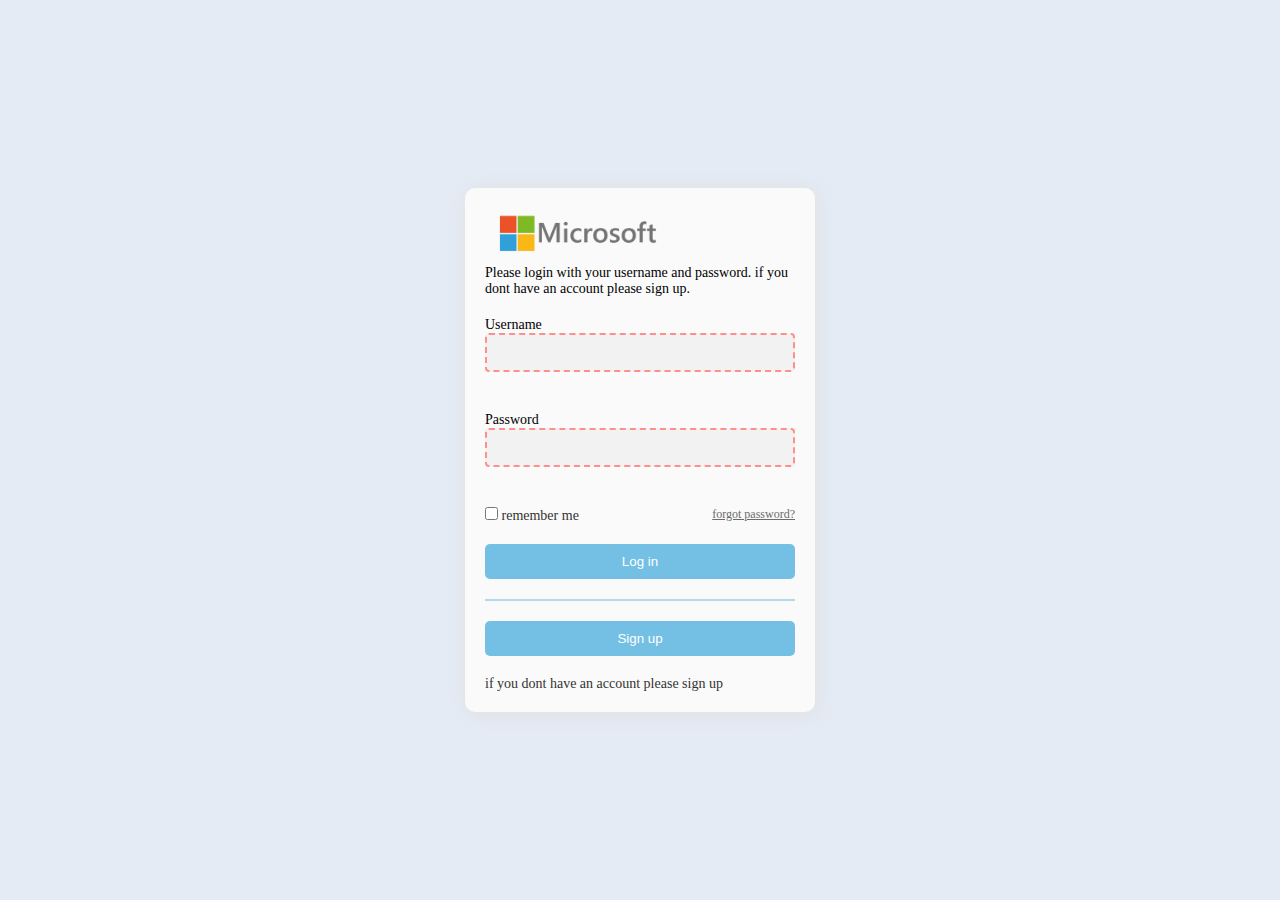
==== index.html @ 81d11623 "added icons and error msg to input" ====
﻿<!DOCTYPE HTML>
<html>
<head>
    <title>Form Validation</title>
    <link rel="stylesheet" href="style.css">
   
    <link rel="stylesheet" href="https://cdnjs.cloudflare.com/ajax/libs/font-awesome/4.7.0/css/font-awesome.min.css">
</head>

<body>
    <div class="container">

        <img src="logo/microsoft.png" class="logo">
        <p style="font-size:14px;">
            Please login with your username and password.
            if you dont have an account please sign up.
        </p>
        
        <form action="#">
            <div class="form-control">
                <label for="username">Username</label>
                <!-- <i class="fa fa-user"></i> -->
                <input 
                    type="text"
                    name="username" 
                    id="username"
                    autocomplete="off"
                    required
                    pattern="[a-zA-Z-0-9_]{1,12}"
                    title="Username should only contain letters and numbers">
                <i class="fa fa-check-circle"></i>
                <i class="fa fa-exclamation-circle"></i>
                <small>Error message:</small>
            </div>

            <div class="form-control">
                <label for="password" id="password">Password</label>
                <!-- <i class="fa fa-lock"></i> -->
                <input 
                    type="password" 
                    name="password" 
                    id="password" 
                    required 
                    minlength="8" 
                    maxlength="12">
                <i class="fa fa-check-circle"></i>
                <i class="fa fa-exclamation-circle"></i>
                <small>Error message:</small>
            </div>
         
            <div class="row">
                <input type="checkbox"> <span>remember me</span> 
                <span style="float:right;font-size:12px">
                    <a href="#">forgot password?</a>
                </span>
            </div>

            <div class="row">
                  <input type="submit" value="Log in">
            </div>

            <div class="row">
                <hr>
            </div>

            <div class="row">
                <input type="submit" value="Sign up" name="signup">
            </div>
            <div class="row">
                <span>if you dont have an account please sign up</span>
            </div>
        </form>
    </div>

</body>

</html>
---- style.css ----
* { 
    /* border: 1px dashed blue; */
    box-sizing: border-box; 
    margin: 0;
    padding: 0;
}

body {
    background: #e4ebf5;

    height: 100vh;
    display: flex;
    justify-content: center;
    align-items: center;
}

.container {
    position: relative;
    background: #fafafa;
    padding: 20px;
    border-radius: 10px;
    width: 350px;
    font-size: 14px;
    box-shadow: 2px 2px 20px 0px #e0e0e0;
    font-family: "Microsoft YaHei UI Light";
}

img {
    width: 60%;

}
.form-control {
    position: relative;
    /* border: 1px dashed blue; */
    margin-top: 20px;
    padding-bottom: 20px;
}
.form-control i {
    position: absolute;
    font-size: 18px;
    top: 40%;
    right: 10px;
    visibility: hidden;
}
.form-control small {
    position: absolute;
    bottom: 0;
    left: 0;
    visibility: hidden;
}
input#username, input#password {
    display: block;
    width: 100%;
    outline: none;
    padding: 10px 35px;
    display: inline-block;
    border-radius: 4px;
    border: none;
    color: #333;
    
    transition: .2s;
    /* background-color: #DEE3E7;
    background: rgba(47, 161, 218,0.1); */
    background: hsl(0, 0%, 95%);
}
input#username:focus, input#password:focus {
    background-color: hsl(0, 0%, 90%);
}
input#username:hover, input#password:hover {
    background-color: hsl(0, 0%, 90%);
}
input#username:valid, input#password:valid {
    border: 2px dashed rgb(124, 201, 0);
}
input#username:invalid, input#password:invalid {
    border: 2px dashed rgb(255, 143, 139);
    /* background: rgba(255, 35, 27, 0.2); */
}

.input-container {
    position: relative;
    display: flex;
    align-items: center;
    /* border: 1px solid red; */
}
.input-container i {
    color: #333;
    font-size: 20px;
    left: 10px;
    position: absolute;
}





input[type=submit] {
    border: none;
    outline: none;
    padding: 10px 20px;
    border-radius: 5px;
    
    /* border: 1px solid #80B926; */
    /* background-color: rgba(250, 183, 24, 0.2); */
    background: #30a1daa9;
    color: white;
    transition: .8s;
    width: 100%
}
input[type=submit]:hover {
    cursor: pointer;
    background: #2c92c5e0;
    /* background: rgba(128, 185, 38, 1); */
}

label {
    display: inline-block;
    font-size: 14px;
}
span a {
    color: #6B6B6B;
}

.row {
    /* border: 1px solid red; */
    margin-top: 20px;
}

hr {
    border: 1px solid #6db5da;
    opacity: .5;
}

span {
    font-size: 14px;
    color: #333;
}
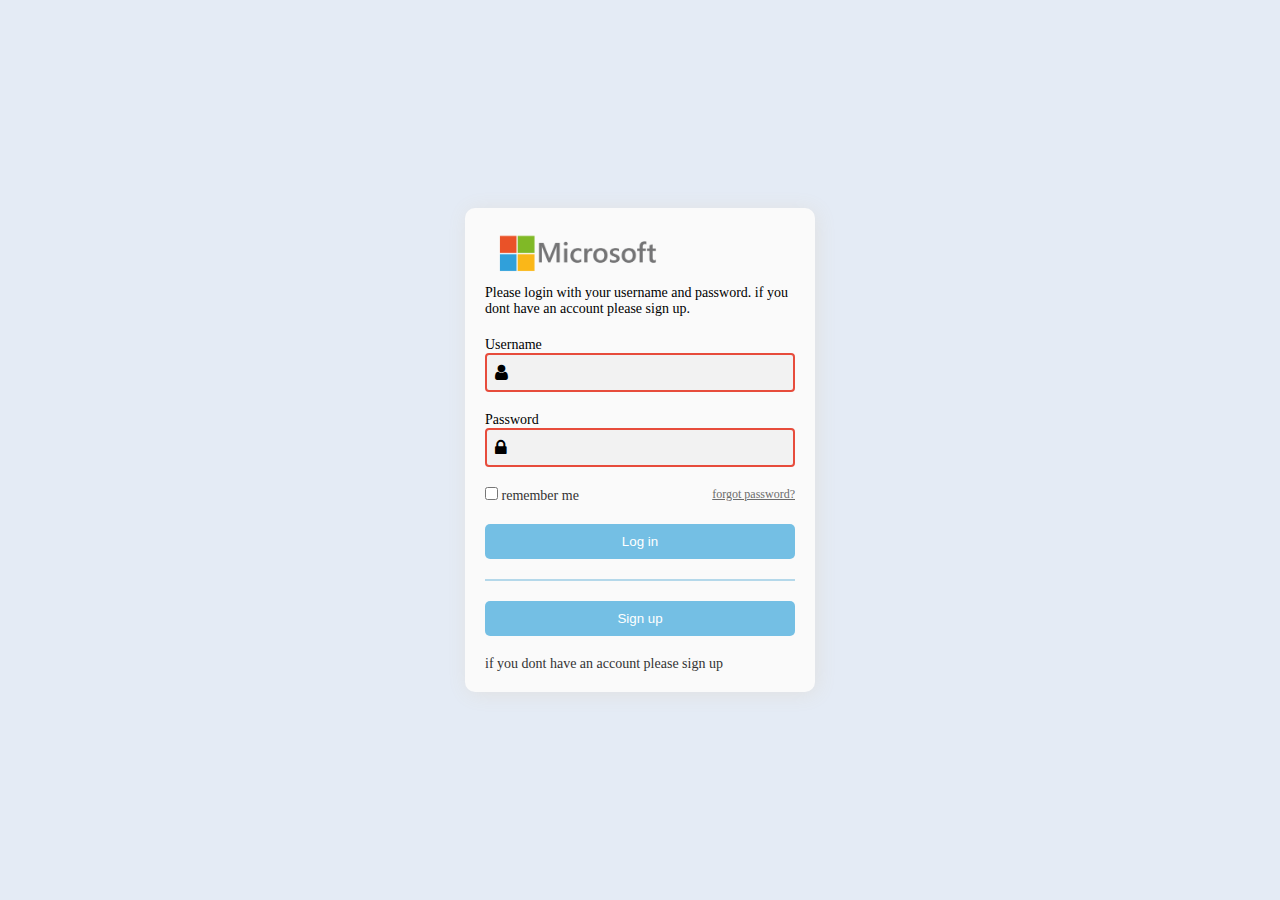
==== commit 6a198cf1: "icons fixed" ====
--- a/index.html
+++ b/index.html
@@ -19,7 +19,7 @@
         <form action="#">
             <div class="form-control">
                 <label for="username">Username</label>
-                <!-- <i class="fa fa-user"></i> -->
+                <i class="fa fa-user"></i>
                 <input 
                     type="text"
                     name="username" 
@@ -28,24 +28,24 @@
                     required
                     pattern="[a-zA-Z-0-9_]{1,12}"
                     title="Username should only contain letters and numbers">
-                <i class="fa fa-check-circle"></i>
-                <i class="fa fa-exclamation-circle"></i>
-                <small>Error message:</small>
+                <!-- <i class="fa fa-check-circle"></i>
+                <i class="fa fa-exclamation-circle"></i> -->
+                <!-- <small>Error message:</small> -->
             </div>
 
             <div class="form-control">
                 <label for="password" id="password">Password</label>
-                <!-- <i class="fa fa-lock"></i> -->
+                <i class="fa fa-lock"></i>
                 <input 
                     type="password" 
                     name="password" 
                     id="password" 
-                    required 
+                    required
                     minlength="8" 
                     maxlength="12">
-                <i class="fa fa-check-circle"></i>
-                <i class="fa fa-exclamation-circle"></i>
-                <small>Error message:</small>
+                <!-- <i class="fa fa-check-circle"></i>
+                <i class="fa fa-exclamation-circle"></i> -->
+                <!-- <small>Error message:</small> -->
             </div>
          
             <div class="row">
--- a/style.css
+++ b/style.css
@@ -34,21 +34,20 @@
     position: relative;
     /* border: 1px dashed blue; */
     margin-top: 20px;
-    padding-bottom: 20px;
+    padding-bottom: 0px;
 }
 .form-control i {
     position: absolute;
     font-size: 18px;
-    top: 40%;
-    right: 10px;
-    visibility: hidden;
+    top: 50%;
+    left: 10px;
 }
-.form-control small {
+/* .form-control small {
     position: absolute;
     bottom: 0;
     left: 0;
     visibility: hidden;
-}
+} */
 input#username, input#password {
     display: block;
     width: 100%;
@@ -71,10 +70,10 @@
     background-color: hsl(0, 0%, 90%);
 }
 input#username:valid, input#password:valid {
-    border: 2px dashed rgb(124, 201, 0);
+    border: 2px solid #2ecc71;
 }
 input#username:invalid, input#password:invalid {
-    border: 2px dashed rgb(255, 143, 139);
+    border: 2px solid #e74c3c;
     /* background: rgba(255, 35, 27, 0.2); */
 }
 
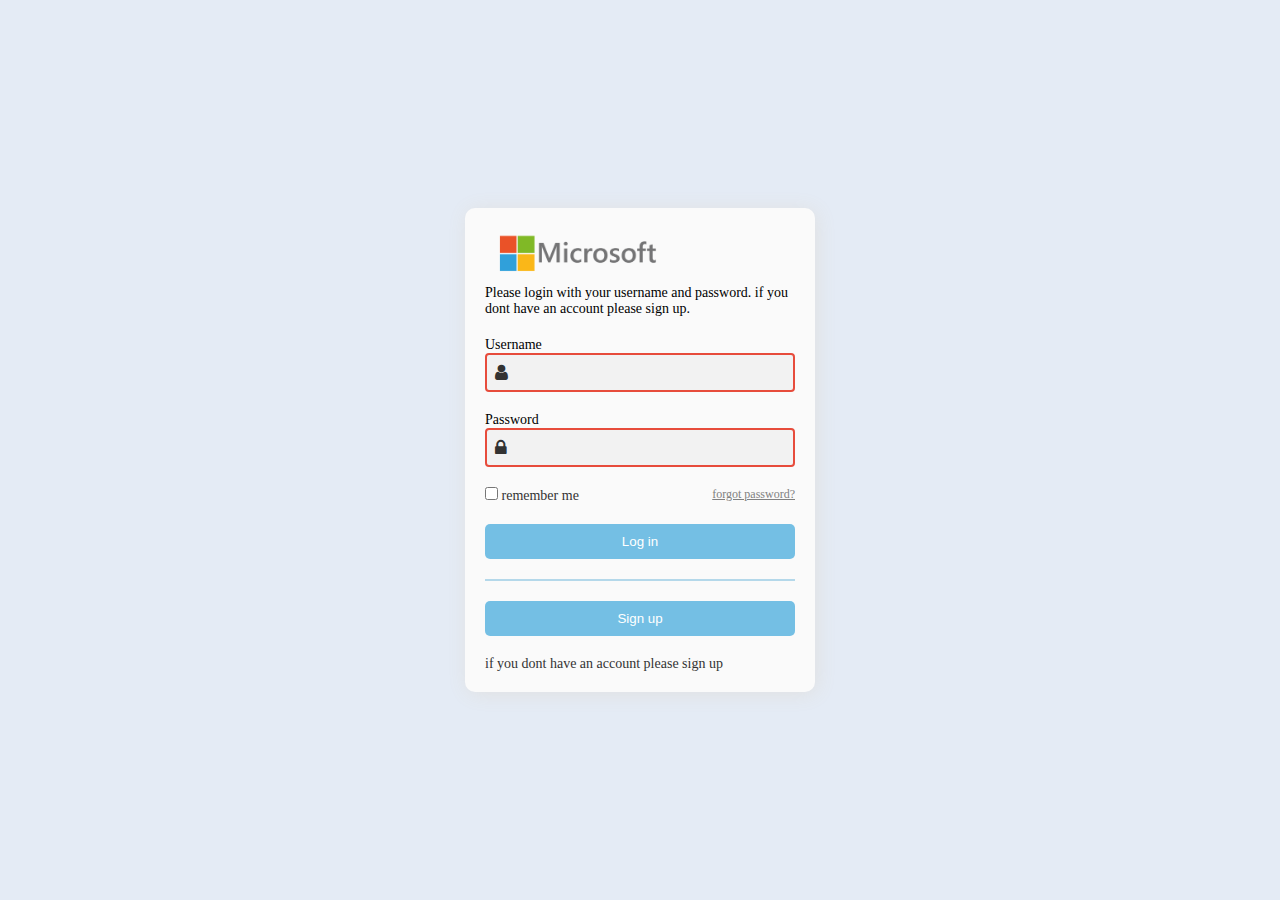
==== commit 3947d97e: "cleaner code" ====
--- a/index.html
+++ b/index.html
@@ -56,7 +56,7 @@
             </div>
 
             <div class="row">
-                  <input type="submit" value="Log in">
+                  <input type="submit" value="Log in" id="login">
             </div>
 
             <div class="row">
@@ -64,7 +64,7 @@
             </div>
 
             <div class="row">
-                <input type="submit" value="Sign up" name="signup">
+                <input type="submit" value="Sign up" id="signup">
             </div>
             <div class="row">
                 <span>if you dont have an account please sign up</span>
--- a/style.css
+++ b/style.css
@@ -1,4 +1,3 @@
-
 * { 
     /* border: 1px dashed blue; */
     box-sizing: border-box; 
@@ -6,14 +5,15 @@
     padding: 0;
 }
 
+
 body {
     background: #e4ebf5;
-
     height: 100vh;
     display: flex;
     justify-content: center;
     align-items: center;
 }
+
 
 .container {
     position: relative;
@@ -25,11 +25,12 @@
     box-shadow: 2px 2px 20px 0px #e0e0e0;
     font-family: "Microsoft YaHei UI Light";
 }
+.container img { width: 60%; }
 
-img {
-    width: 60%;
 
-}
+.row { margin-top: 20px; }
+
+
 .form-control {
     position: relative;
     /* border: 1px dashed blue; */
@@ -38,6 +39,7 @@
 }
 .form-control i {
     position: absolute;
+    color: #333;
     font-size: 18px;
     top: 50%;
     left: 10px;
@@ -48,6 +50,12 @@
     left: 0;
     visibility: hidden;
 } */
+form label {
+    display: inline-block;
+    font-size: 14px;
+}
+
+
 input#username, input#password {
     display: block;
     width: 100%;
@@ -77,61 +85,31 @@
     /* background: rgba(255, 35, 27, 0.2); */
 }
 
-.input-container {
-    position: relative;
-    display: flex;
-    align-items: center;
-    /* border: 1px solid red; */
-}
-.input-container i {
-    color: #333;
-    font-size: 20px;
-    left: 10px;
-    position: absolute;
-}
 
-
-
-
-
-input[type=submit] {
+input#login, input#signup {
     border: none;
     outline: none;
     padding: 10px 20px;
     border-radius: 5px;
-    
-    /* border: 1px solid #80B926; */
-    /* background-color: rgba(250, 183, 24, 0.2); */
     background: #30a1daa9;
     color: white;
     transition: .8s;
     width: 100%
 }
-input[type=submit]:hover {
+input#login:hover, input#signup:hover {
     cursor: pointer;
     background: #2c92c5e0;
-    /* background: rgba(128, 185, 38, 1); */
 }
 
-label {
-    display: inline-block;
-    font-size: 14px;
-}
-span a {
-    color: #6B6B6B;
-}
-
-.row {
-    /* border: 1px solid red; */
-    margin-top: 20px;
-}
 
 hr {
     border: 1px solid #6db5da;
     opacity: .5;
 }
-
 span {
     font-size: 14px;
     color: #333;
+}
+span a {
+    color: grey;
 }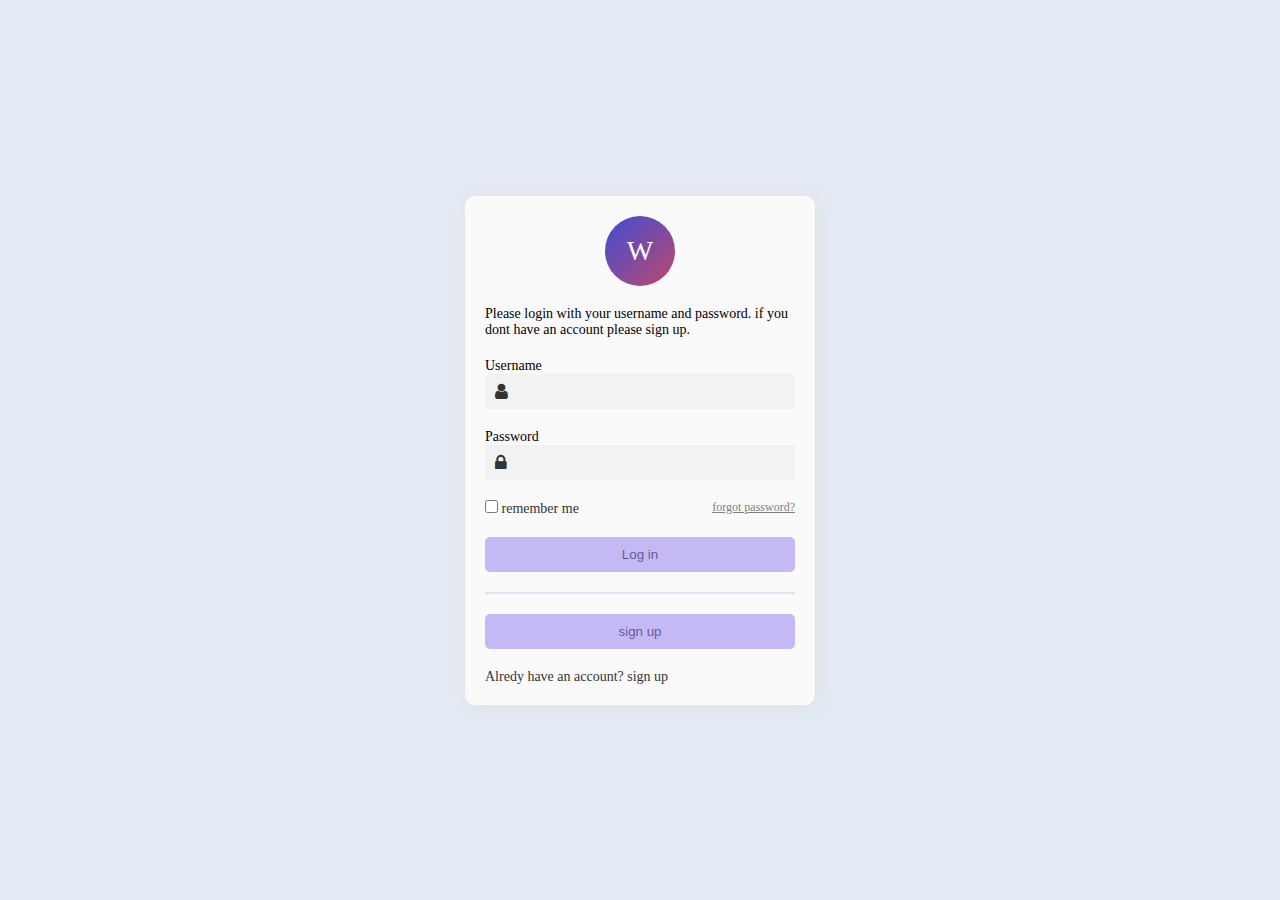
==== commit d4a873b2: "signup page" ====
--- a/index.html
+++ b/index.html
@@ -9,12 +9,15 @@
 
 <body>
     <div class="container">
-
-        <img src="logo/microsoft.png" class="logo">
-        <p style="font-size:14px;">
-            Please login with your username and password.
-            if you dont have an account please sign up.
-        </p>
+        <div class="logo">W</div>
+        <!-- <img src="logo/microsoft.png" class="logo"> -->
+        <div class="row">
+            <p style="font-size:14px;">
+                Please login with your username and password.
+                if you dont have an account please sign up.
+            </p>
+        </div>
+        
         
         <form action="#">
             <div class="form-control">
@@ -24,6 +27,7 @@
                     type="text"
                     name="username" 
                     id="username"
+                    class="input"
                     autocomplete="off"
                     required
                     pattern="[a-zA-Z-0-9_]{1,12}"
@@ -39,7 +43,8 @@
                 <input 
                     type="password" 
                     name="password" 
-                    id="password" 
+                    id="password"
+                    class="input"
                     required
                     minlength="8" 
                     maxlength="12">
@@ -64,14 +69,105 @@
             </div>
 
             <div class="row">
-                <input type="submit" value="Sign up" id="signup">
+                <button type="button" id="signup">sign up</button>
             </div>
             <div class="row">
-                <span>if you dont have an account please sign up</span>
+                <span>Alredy have an account? sign up</span>
             </div>
+        </form>
+
+
+
+        <div id="signup-container">
+
+        <form action="#">
+            <div class="form-control">
+                <label for="username">Username</label>
+                <i class="fa fa-user"></i>
+                <input 
+                    type="text"
+                    name="username" 
+                    id="username1"
+                    class="input"
+                    autocomplete="off"
+                    required
+                    pattern="[a-zA-Z-0-9_]{1,12}"
+                    title="Username should only contain letters and numbers">
+                <!-- <i class="fa fa-check-circle"></i>
+                <i class="fa fa-exclamation-circle"></i> -->
+                <!-- <small>Error message:</small> -->
+            </div>
+
+            <div class="form-control">
+                <label for="password" id="password">phone number</label>
+                <i class="fa fa-lock"></i>
+                <input 
+                    type="text" 
+                    name="password" 
+                    id="password2" 
+                    class="input"
+                    required
+                    minlength="8" 
+                    maxlength="12">
+                <!-- <i class="fa fa-check-circle"></i>
+                <i class="fa fa-exclamation-circle"></i> -->
+                <!-- <small>Error message:</small> -->
+            </div>
+
+            <div class="form-control">
+                <label for="password" id="password">Email</label>
+                <i class="fa fa-lock"></i>
+                <input 
+                    type="password" 
+                    name="password" 
+                    id="password2" 
+                    class="input"
+                    required
+                    minlength="8" 
+                    maxlength="12">
+                <!-- <i class="fa fa-check-circle"></i>
+                <i class="fa fa-exclamation-circle"></i> -->
+                <!-- <small>Error message:</small> -->
+            </div>
+
+            <div class="form-control">
+                <label for="password" id="password">set Password</label>
+                <i class="fa fa-lock"></i>
+                <input 
+                    type="password" 
+                    name="password" 
+                    id="password1"
+                    class="input"
+                    required
+                    minlength="8" 
+                    maxlength="12">
+                <!-- <i class="fa fa-check-circle"></i>
+                <i class="fa fa-exclamation-circle"></i> -->
+                <!-- <small>Error message:</small> -->
+            </div>
+            <div class="form-control">
+                <label for="password" id="password">confirm password</label>
+                <i class="fa fa-lock"></i>
+                <input 
+                    type="password" 
+                    name="password" 
+                    id="password2" 
+                    class="input"
+                    required
+                    minlength="8" 
+                    maxlength="12">
+                <!-- <i class="fa fa-check-circle"></i>
+                <i class="fa fa-exclamation-circle"></i> -->
+                <!-- <small>Error message:</small> -->
+            </div>
+            
         </form>
     </div>
 
+    </div>
+
+    
+    
 </body>
 
 </html>--- a/style.css
+++ b/style.css
@@ -25,7 +25,24 @@
     box-shadow: 2px 2px 20px 0px #e0e0e0;
     font-family: "Microsoft YaHei UI Light";
 }
-.container img { width: 60%; }
+.container img { 
+    transform: translateX(-15px);
+    width: 60%;
+
+}
+
+.logo {
+    width: 70px;
+    height: 70px;
+    margin: auto;
+    border-radius: 50%;
+    color: white;
+    font-size: 28px;
+    display: flex;
+    justify-content: center;
+    align-items: center;
+    background: linear-gradient(to bottom right, rgb(62, 77, 214), rgb(190, 72, 108));
+}
 
 
 .row { margin-top: 20px; }
@@ -56,7 +73,7 @@
 }
 
 
-input#username, input#password {
+.input {
     display: block;
     width: 100%;
     outline: none;
@@ -71,40 +88,41 @@
     background: rgba(47, 161, 218,0.1); */
     background: hsl(0, 0%, 95%);
 }
-input#username:focus, input#password:focus {
+.input:focus, .input:focus {
     background-color: hsl(0, 0%, 90%);
 }
-input#username:hover, input#password:hover {
+.input:hover, .input:hover {
     background-color: hsl(0, 0%, 90%);
 }
-input#username:valid, input#password:valid {
+/* .input:valid {
     border: 2px solid #2ecc71;
 }
-input#username:invalid, input#password:invalid {
+.input:invalid {
     border: 2px solid #e74c3c;
-    /* background: rgba(255, 35, 27, 0.2); */
-}
+} */
 
 
-input#login, input#signup {
+input#login, #signup {
     border: none;
     outline: none;
     padding: 10px 20px;
     border-radius: 5px;
-    background: #30a1daa9;
-    color: white;
+  
+    background: rgba(160, 142, 240, 0.6);
+    color: hsla(251, 77%, 20%, 0.6);
     transition: .8s;
     width: 100%
 }
-input#login:hover, input#signup:hover {
+input#login:hover, #signup:hover {
     cursor: pointer;
     background: #2c92c5e0;
 }
 
 
+
 hr {
-    border: 1px solid #6db5da;
-    opacity: .5;
+    border: 1px solid rgba(160, 142, 240, 0.6);
+    opacity: .4;
 }
 span {
     font-size: 14px;
@@ -112,4 +130,14 @@
 }
 span a {
     color: grey;
-}+}
+
+
+#signup-container {
+    position: absolute;
+    display: none;
+    top: 0; right: 0; bottom: 0; left: 0;
+    background: inherit;
+    border-radius: inherit;
+    padding: inherit;
+}
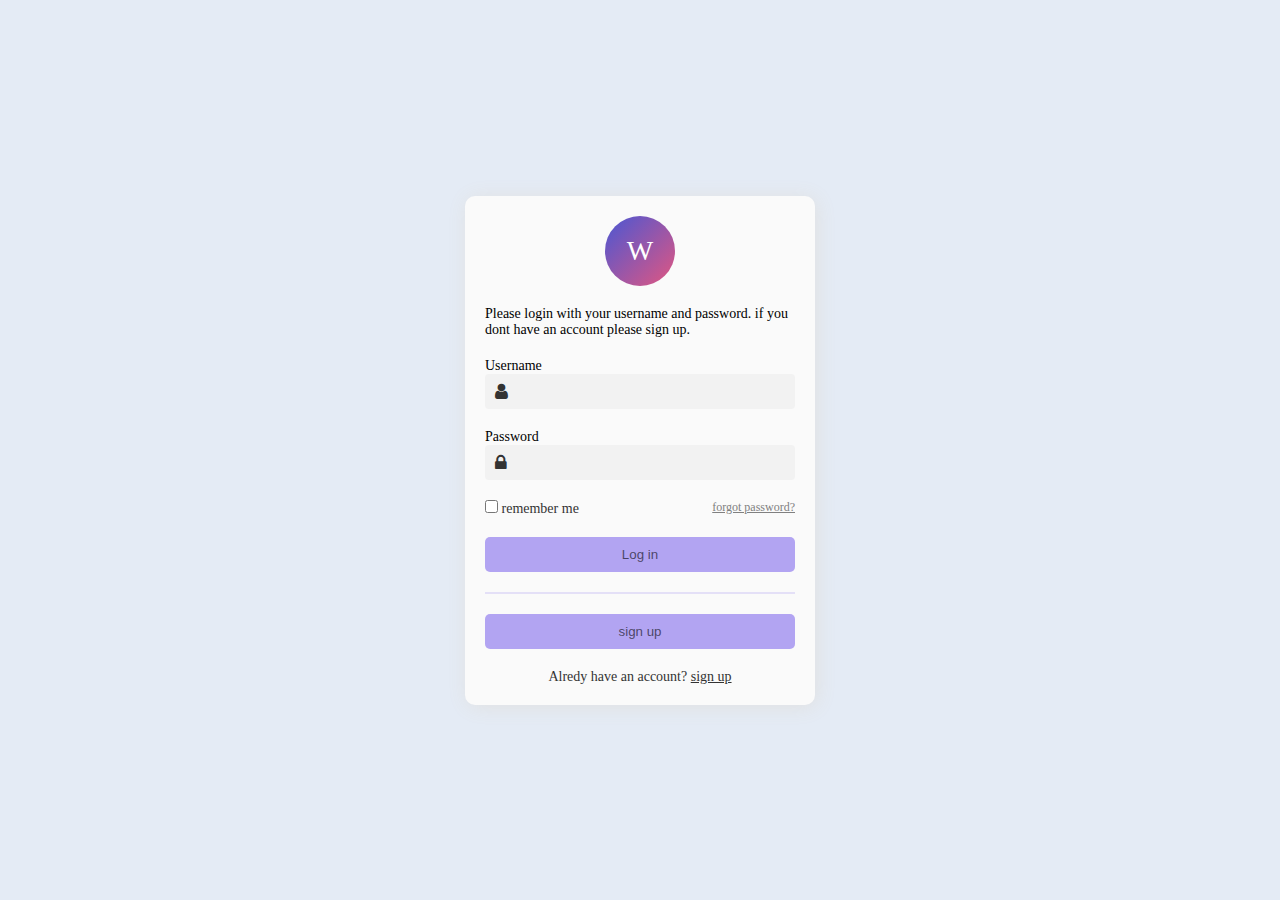
==== commit e8f39ad7: "better UI" ====
--- a/index.html
+++ b/index.html
@@ -72,14 +72,14 @@
                 <button type="button" id="signup">sign up</button>
             </div>
             <div class="row">
-                <span>Alredy have an account? sign up</span>
+                <span style="display: block">Alredy have an account? <u>sign up</u></span>
             </div>
         </form>
 
 
 
         <div id="signup-container">
-
+            <div class="logo">W</div>
         <form action="#">
             <div class="form-control">
                 <label for="username">Username</label>
--- a/style.css
+++ b/style.css
@@ -41,7 +41,7 @@
     display: flex;
     justify-content: center;
     align-items: center;
-    background: linear-gradient(to bottom right, rgb(62, 77, 214), rgb(190, 72, 108));
+    background: linear-gradient(to bottom right, rgb(73, 87, 212), rgb(226, 86, 128));
 }
 
 
@@ -108,14 +108,14 @@
     padding: 10px 20px;
     border-radius: 5px;
   
-    background: rgba(160, 142, 240, 0.6);
-    color: hsla(251, 77%, 20%, 0.6);
-    transition: .8s;
-    width: 100%
+    background: rgba(160, 142, 240, 0.8);
+    color: hsla(251, 77%, 0%, 0.6);
+    transition: .3s;
+    width: 100%;
 }
 input#login:hover, #signup:hover {
     cursor: pointer;
-    background: #2c92c5e0;
+    background: hsl(251, 100%, 75%);
 }
 
 
@@ -127,6 +127,7 @@
 span {
     font-size: 14px;
     color: #333;
+    text-align: center;
 }
 span a {
     color: grey;
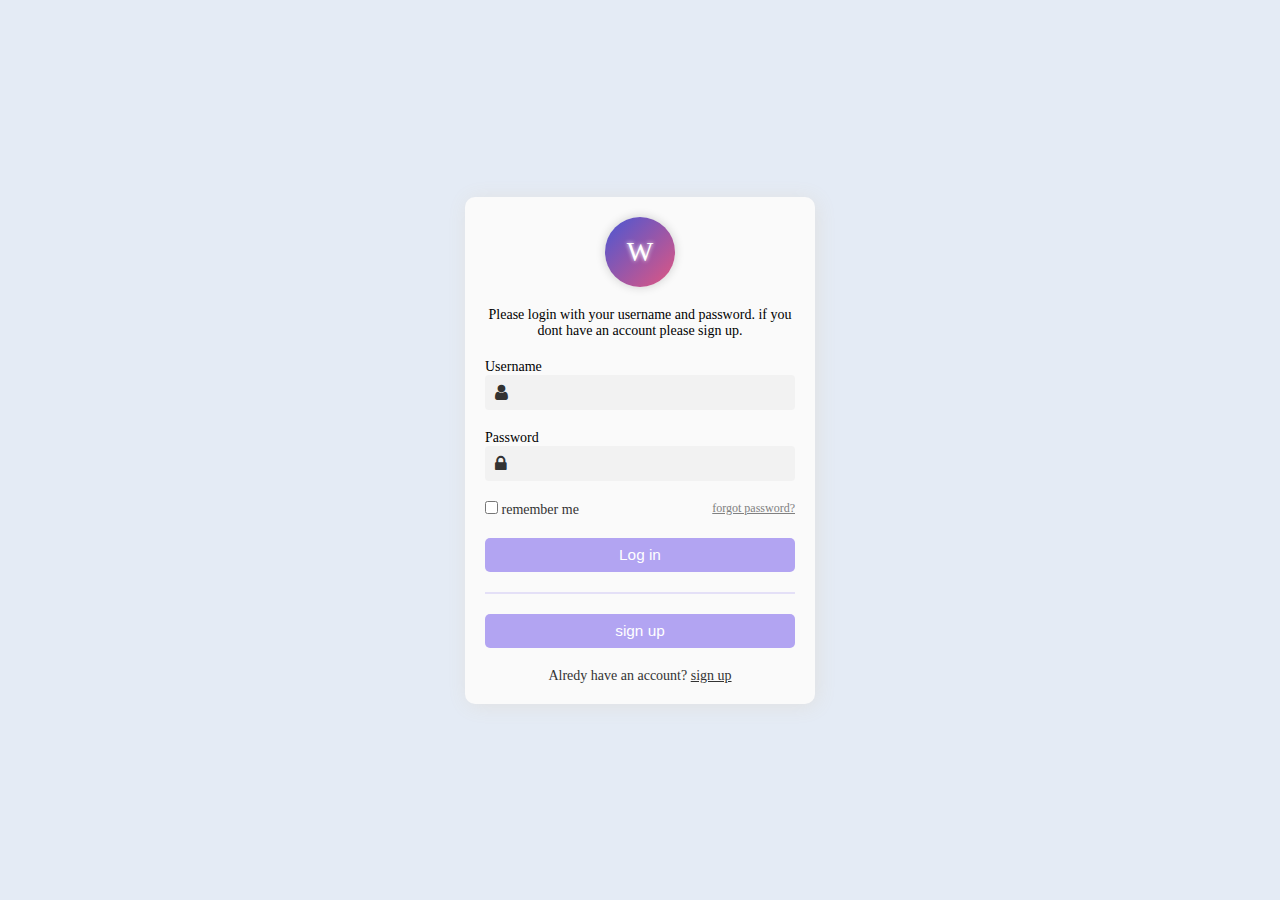
==== commit 7c6b89d9: "better ui" ====
--- a/index.html
+++ b/index.html
@@ -12,7 +12,7 @@
         <div class="logo">W</div>
         <!-- <img src="logo/microsoft.png" class="logo"> -->
         <div class="row">
-            <p style="font-size:14px;">
+            <p style="font-size:14px; text-align: center;">
                 Please login with your username and password.
                 if you dont have an account please sign up.
             </p>
--- a/style.css
+++ b/style.css
@@ -18,6 +18,7 @@
 .container {
     position: relative;
     background: #fafafa;
+    
     padding: 20px;
     border-radius: 10px;
     width: 350px;
@@ -36,7 +37,9 @@
     height: 70px;
     margin: auto;
     border-radius: 50%;
+    box-shadow: 0 0 10px hsl(0, 0%, 80%);
     color: white;
+    text-shadow: 0 0 4px white;
     font-size: 28px;
     display: flex;
     justify-content: center;
@@ -105,11 +108,12 @@
 input#login, #signup {
     border: none;
     outline: none;
-    padding: 10px 20px;
+    padding: 8px 20px;
     border-radius: 5px;
-  
+    font-size: .96rem;
     background: rgba(160, 142, 240, 0.8);
     color: hsla(251, 77%, 0%, 0.6);
+    color: white;
     transition: .3s;
     width: 100%;
 }
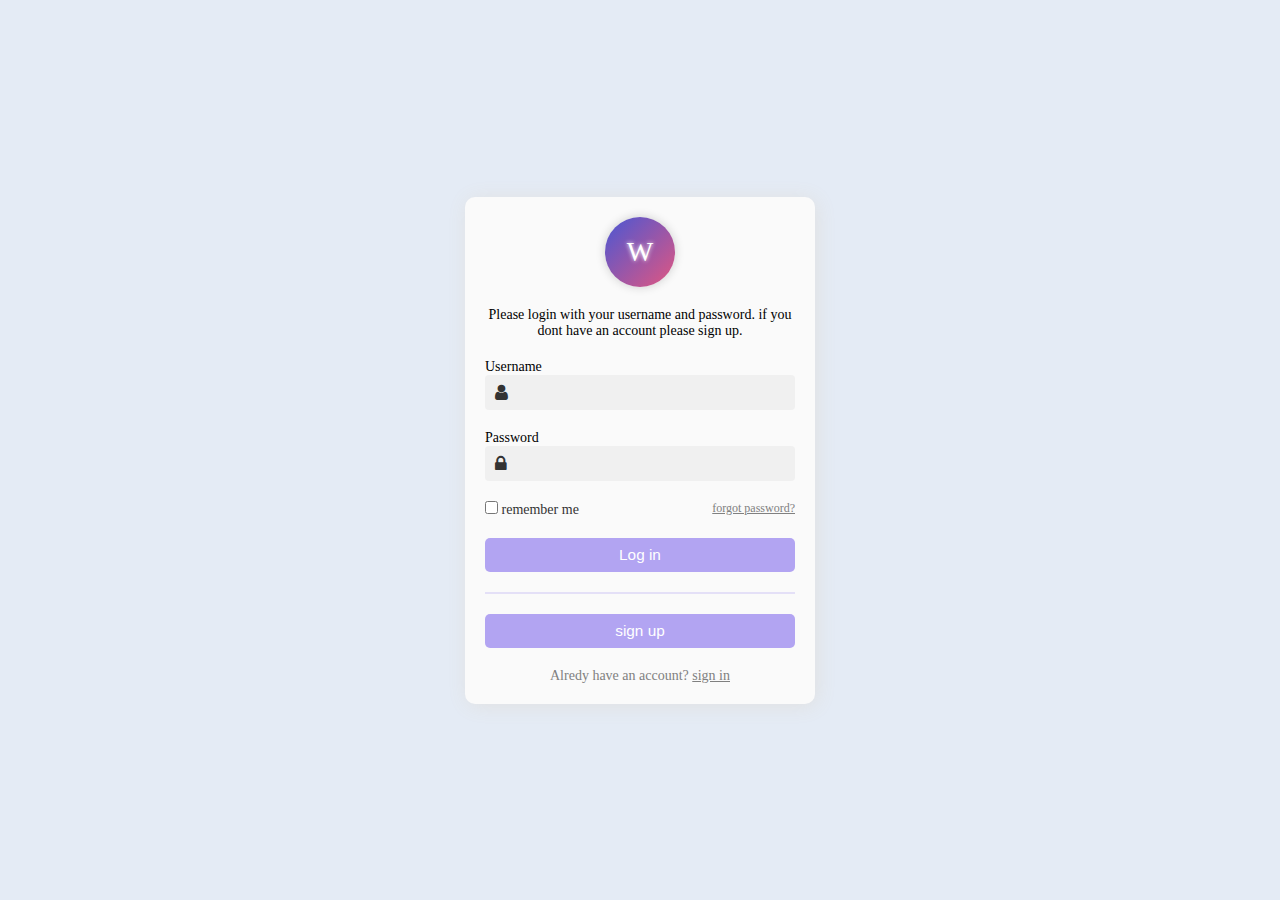
==== commit 68dcf8e8: "signup page works" ====
--- a/index.html
+++ b/index.html
@@ -72,102 +72,103 @@
                 <button type="button" id="signup">sign up</button>
             </div>
             <div class="row">
-                <span style="display: block">Alredy have an account? <u>sign up</u></span>
+                <span style="display: block;color: gray">Alredy have an account? <u>sign in</u></span>
             </div>
         </form>
 
+        <div id="signup-container">
 
-
-        <div id="signup-container">
-            <div class="logo">W</div>
-        <form action="#">
-            <div class="form-control">
-                <label for="username">Username</label>
-                <i class="fa fa-user"></i>
-                <input 
-                    type="text"
-                    name="username" 
-                    id="username1"
-                    class="input"
-                    autocomplete="off"
-                    required
-                    pattern="[a-zA-Z-0-9_]{1,12}"
-                    title="Username should only contain letters and numbers">
-                <!-- <i class="fa fa-check-circle"></i>
-                <i class="fa fa-exclamation-circle"></i> -->
-                <!-- <small>Error message:</small> -->
-            </div>
-
-            <div class="form-control">
-                <label for="password" id="password">phone number</label>
-                <i class="fa fa-lock"></i>
-                <input 
-                    type="text" 
-                    name="password" 
-                    id="password2" 
-                    class="input"
-                    required
-                    minlength="8" 
-                    maxlength="12">
-                <!-- <i class="fa fa-check-circle"></i>
-                <i class="fa fa-exclamation-circle"></i> -->
-                <!-- <small>Error message:</small> -->
-            </div>
-
-            <div class="form-control">
-                <label for="password" id="password">Email</label>
-                <i class="fa fa-lock"></i>
-                <input 
-                    type="password" 
-                    name="password" 
-                    id="password2" 
-                    class="input"
-                    required
-                    minlength="8" 
-                    maxlength="12">
-                <!-- <i class="fa fa-check-circle"></i>
-                <i class="fa fa-exclamation-circle"></i> -->
-                <!-- <small>Error message:</small> -->
-            </div>
-
-            <div class="form-control">
-                <label for="password" id="password">set Password</label>
-                <i class="fa fa-lock"></i>
-                <input 
-                    type="password" 
-                    name="password" 
-                    id="password1"
-                    class="input"
-                    required
-                    minlength="8" 
-                    maxlength="12">
-                <!-- <i class="fa fa-check-circle"></i>
-                <i class="fa fa-exclamation-circle"></i> -->
-                <!-- <small>Error message:</small> -->
-            </div>
-            <div class="form-control">
-                <label for="password" id="password">confirm password</label>
-                <i class="fa fa-lock"></i>
-                <input 
-                    type="password" 
-                    name="password" 
-                    id="password2" 
-                    class="input"
-                    required
-                    minlength="8" 
-                    maxlength="12">
-                <!-- <i class="fa fa-check-circle"></i>
-                <i class="fa fa-exclamation-circle"></i> -->
-                <!-- <small>Error message:</small> -->
+            <div id="back-btn">
+                <i class="fa fa-arrow-left"></i>
             </div>
             
+            <div class="logo">W</div>
+
+            <form action="#">
+                <div class="form-control">
+                    <label for="username">Username</label>
+                    <i class="fa fa-user"></i>
+                    <input 
+                        type="text"
+                        name="username" 
+                        id="username1"
+                        class="input"
+                        autocomplete="off"
+                        required
+                        pattern="[a-zA-Z-0-9_]{1,12}"
+                        title="Username should only contain letters and numbers">
+                    <!-- <i class="fa fa-check-circle"></i>
+                    <i class="fa fa-exclamation-circle"></i> -->
+                    <!-- <small>Error message:</small> -->
+                </div>
+
+                <div class="form-control">
+                    <label for="password" id="password">Email</label>
+                    <i class="fa fa-lock"></i>
+                    <input 
+                        type="password" 
+                        name="password" 
+                        id="password2" 
+                        class="input"
+                        required
+                        minlength="8" 
+                        maxlength="12">
+                    <!-- <i class="fa fa-check-circle"></i>
+                    <i class="fa fa-exclamation-circle"></i> -->
+                    <!-- <small>Error message:</small> -->
+                </div>
+
+                <div class="form-control">
+                    <label for="password" id="password">set Password</label>
+                    <i class="fa fa-lock"></i>
+                    <input 
+                        type="password" 
+                        name="password" 
+                        id="password1"
+                        class="input"
+                        required
+                        minlength="8" 
+                        maxlength="12">
+                    <!-- <i class="fa fa-check-circle"></i>
+                    <i class="fa fa-exclamation-circle"></i> -->
+                    <!-- <small>Error message:</small> -->
+                </div>
+                <div class="form-control">
+                    <label for="password" id="password">confirm password</label>
+                    <i class="fa fa-lock"></i>
+                    <input 
+                        type="password" 
+                        name="password" 
+                        id="password2" 
+                        class="input"
+                        required
+                        minlength="8" 
+                        maxlength="12">
+                    <!-- <i class="fa fa-check-circle"></i>
+                    <i class="fa fa-exclamation-circle"></i> -->
+                    <!-- <small>Error message:</small> -->
+                </div>
+                <div class="row">
+                    <hr>
+                </div>
+                
+                <div class="row">
+                    <button type="button" id="signup">sign up</button>
+                </div>
+                <div class="row">
+                    <span style="display: block">Alredy have an account? <u>sign in</u></span>
+                </div>
+                
         </form>
-    </div>
+    
+    
+    
+        </div>
 
     </div>
 
     
-    
+    <script src="form.js"></script>
 </body>
 
 </html>--- a/style.css
+++ b/style.css
@@ -18,7 +18,7 @@
 .container {
     position: relative;
     background: #fafafa;
-    
+    overflow: hidden;
     padding: 20px;
     border-radius: 10px;
     width: 350px;
@@ -89,7 +89,7 @@
     transition: .2s;
     /* background-color: #DEE3E7;
     background: rgba(47, 161, 218,0.1); */
-    background: hsl(0, 0%, 95%);
+    background: hsl(0, 0%, 94%);
 }
 .input:focus, .input:focus {
     background-color: hsl(0, 0%, 90%);
@@ -122,8 +122,6 @@
     background: hsl(251, 100%, 75%);
 }
 
-
-
 hr {
     border: 1px solid rgba(160, 142, 240, 0.6);
     opacity: .4;
@@ -140,9 +138,29 @@
 
 #signup-container {
     position: absolute;
-    display: none;
-    top: 0; right: 0; bottom: 0; left: 0;
+    
+   width: 100%;
+    top: 0; right: 0; bottom: 0; left: 100%;
     background: inherit;
     border-radius: inherit;
     padding: inherit;
+    transition: .5s;
 }
+
+#back-btn {
+    position: absolute;
+    bottom: 15px;
+    left: 15px;
+    display: flex;
+    justify-content: center;
+    align-items: center;
+    width: 40px;
+    height: 40px;
+    border-radius: 50%;
+    font-size: large;
+    color:rgb(136, 114, 231);
+    cursor: pointer;
+}
+#back-btn:hover {
+    background: rgba(128, 128, 128, 0.1);
+}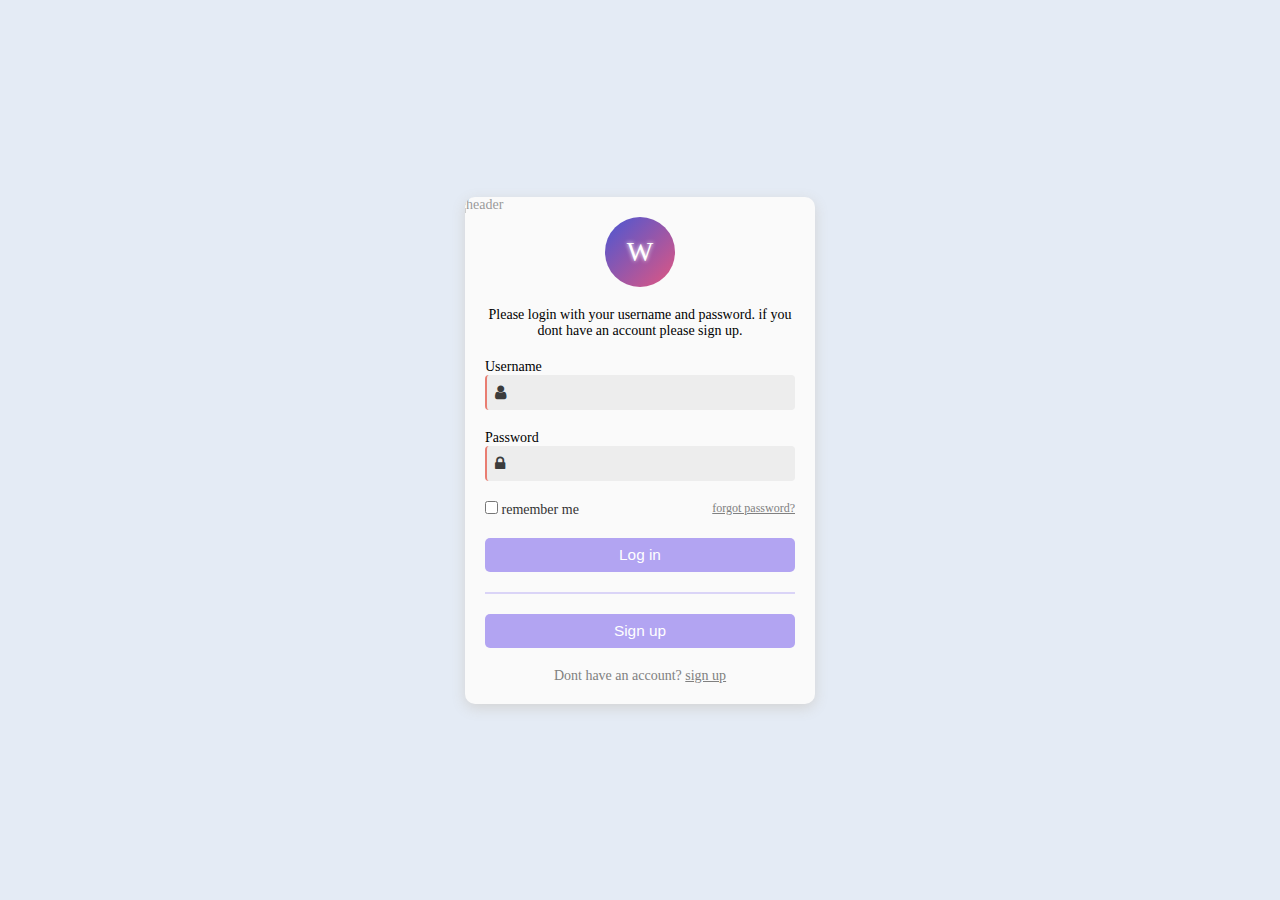
==== commit 9d4ef0a7: "sign up validation" ====
--- a/index.html
+++ b/index.html
@@ -1,174 +1,126 @@
-﻿<!DOCTYPE HTML>
+﻿<!DOCTYPE html>
 <html>
-<head>
+  <head>
     <title>Form Validation</title>
-    <link rel="stylesheet" href="style.css">
-   
-    <link rel="stylesheet" href="https://cdnjs.cloudflare.com/ajax/libs/font-awesome/4.7.0/css/font-awesome.min.css">
-</head>
+    <link rel="stylesheet" href="style.css" />
+    <link rel="stylesheet" href="https://cdnjs.cloudflare.com/ajax/libs/font-awesome/4.7.0/css/font-awesome.min.css" />
+  </head>
 
-<body>
+  <body>
     <div class="container">
+      <div class="header">
+        <img src="header.svg" alt="header" />
         <div class="logo">W</div>
-        <!-- <img src="logo/microsoft.png" class="logo"> -->
-        <div class="row">
-            <p style="font-size:14px; text-align: center;">
-                Please login with your username and password.
-                if you dont have an account please sign up.
-            </p>
-        </div>
-        
-        
-        <form action="#">
-            <div class="form-control">
-                <label for="username">Username</label>
-                <i class="fa fa-user"></i>
-                <input 
-                    type="text"
-                    name="username" 
-                    id="username"
-                    class="input"
-                    autocomplete="off"
-                    required
-                    pattern="[a-zA-Z-0-9_]{1,12}"
-                    title="Username should only contain letters and numbers">
-                <!-- <i class="fa fa-check-circle"></i>
-                <i class="fa fa-exclamation-circle"></i> -->
-                <!-- <small>Error message:</small> -->
-            </div>
+      </div>
 
-            <div class="form-control">
-                <label for="password" id="password">Password</label>
-                <i class="fa fa-lock"></i>
-                <input 
-                    type="password" 
-                    name="password" 
-                    id="password"
-                    class="input"
-                    required
-                    minlength="8" 
-                    maxlength="12">
-                <!-- <i class="fa fa-check-circle"></i>
-                <i class="fa fa-exclamation-circle"></i> -->
-                <!-- <small>Error message:</small> -->
-            </div>
-         
-            <div class="row">
-                <input type="checkbox"> <span>remember me</span> 
-                <span style="float:right;font-size:12px">
-                    <a href="#">forgot password?</a>
-                </span>
-            </div>
+      <!-- <img src="logo/microsoft.png" class="logo"> -->
+      <div class="row">
+        <p style="font-size: 14px; text-align: center">Please login with your username and password. if you dont have an account please sign up.</p>
+      </div>
 
-            <div class="row">
-                  <input type="submit" value="Log in" id="login">
-            </div>
-
-            <div class="row">
-                <hr>
-            </div>
-
-            <div class="row">
-                <button type="button" id="signup">sign up</button>
-            </div>
-            <div class="row">
-                <span style="display: block;color: gray">Alredy have an account? <u>sign in</u></span>
-            </div>
-        </form>
-
-        <div id="signup-container">
-
-            <div id="back-btn">
-                <i class="fa fa-arrow-left"></i>
-            </div>
-            
-            <div class="logo">W</div>
-
-            <form action="#">
-                <div class="form-control">
-                    <label for="username">Username</label>
-                    <i class="fa fa-user"></i>
-                    <input 
-                        type="text"
-                        name="username" 
-                        id="username1"
-                        class="input"
-                        autocomplete="off"
-                        required
-                        pattern="[a-zA-Z-0-9_]{1,12}"
-                        title="Username should only contain letters and numbers">
-                    <!-- <i class="fa fa-check-circle"></i>
-                    <i class="fa fa-exclamation-circle"></i> -->
-                    <!-- <small>Error message:</small> -->
-                </div>
-
-                <div class="form-control">
-                    <label for="password" id="password">Email</label>
-                    <i class="fa fa-lock"></i>
-                    <input 
-                        type="password" 
-                        name="password" 
-                        id="password2" 
-                        class="input"
-                        required
-                        minlength="8" 
-                        maxlength="12">
-                    <!-- <i class="fa fa-check-circle"></i>
-                    <i class="fa fa-exclamation-circle"></i> -->
-                    <!-- <small>Error message:</small> -->
-                </div>
-
-                <div class="form-control">
-                    <label for="password" id="password">set Password</label>
-                    <i class="fa fa-lock"></i>
-                    <input 
-                        type="password" 
-                        name="password" 
-                        id="password1"
-                        class="input"
-                        required
-                        minlength="8" 
-                        maxlength="12">
-                    <!-- <i class="fa fa-check-circle"></i>
-                    <i class="fa fa-exclamation-circle"></i> -->
-                    <!-- <small>Error message:</small> -->
-                </div>
-                <div class="form-control">
-                    <label for="password" id="password">confirm password</label>
-                    <i class="fa fa-lock"></i>
-                    <input 
-                        type="password" 
-                        name="password" 
-                        id="password2" 
-                        class="input"
-                        required
-                        minlength="8" 
-                        maxlength="12">
-                    <!-- <i class="fa fa-check-circle"></i>
-                    <i class="fa fa-exclamation-circle"></i> -->
-                    <!-- <small>Error message:</small> -->
-                </div>
-                <div class="row">
-                    <hr>
-                </div>
-                
-                <div class="row">
-                    <button type="button" id="signup">sign up</button>
-                </div>
-                <div class="row">
-                    <span style="display: block">Alredy have an account? <u>sign in</u></span>
-                </div>
-                
-        </form>
-    
-    
-    
+      <form action="#">
+        <div class="form-control">
+          <label for="username">Username</label>
+          <i class="fa fa-user"></i>
+          <input
+            type="text"
+            name="username"
+            id="username"
+            class="input"
+            autocomplete="off"
+            minlength="4"
+            maxlength="12"
+            required
+            pattern="[a-zA-Z-0-9_]{1,12}"
+          />
         </div>
 
+        <div class="form-control">
+          <label for="password" id="password">Password</label>
+          <i class="fa fa-lock"></i>
+          <input type="password" name="password" id="password" class="input" required minlength="8" maxlength="12" />
+        </div>
+
+        <div class="row">
+          <input type="checkbox" /> <span>remember me</span>
+          <span style="float: right; font-size: 12px">
+            <a href="#">forgot password?</a>
+          </span>
+        </div>
+
+        <div class="row">
+          <input type="submit" value="Log in" id="login" />
+        </div>
+
+        <div class="row">
+          <hr />
+        </div>
+
+        <div class="row">
+          <button type="button" id="signup">Sign up</button>
+        </div>
+        <div class="row">
+          <span style="display: block; color: gray">Dont have an account? <u>sign up</u></span>
+        </div>
+      </form>
+
+      <div id="signup-container">
+        <div id="back-btn">
+          <i class="fa fa-arrow-left"></i>
+        </div>
+
+        <div class="header">
+          <img src="header.svg" alt="header" />
+          <div class="logo">W</div>
+        </div>
+
+        <form action="#">
+          <div class="form-control">
+            <label for="username">Username</label>
+            <i class="fa fa-user"></i>
+            <input
+              type="text"
+              name="username"
+              id="username1"
+              class="input"
+              autocomplete="off"
+              minlength="4"
+              maxlength="20"
+              required
+              pattern="[a-zA-Z-0-9_]{1,12}"
+            />
+          </div>
+
+          <div class="form-control">
+            <label for="password" id="password">Email</label>
+            <i class="fa fa-envelope"></i>
+            <input type="email" name="email2" id="email2" class="input" required autocomplete="off" />
+          </div>
+
+          <div class="form-control">
+            <label for="password" id="password">set Password</label>
+            <i class="fa fa-lock"></i>
+            <input type="password" name="password" id="password1" class="input" required minlength="8" maxlength="12" />
+          </div>
+          <div class="form-control">
+            <label for="password" id="password">confirm password</label>
+            <i class="fa fa-lock"></i>
+            <input type="password" name="password" id="password2" class="input" required minlength="8" maxlength="12" />
+          </div>
+          <div class="row">
+            <hr />
+          </div>
+
+          <div class="row">
+            <input type="submit" id="signup" value="Sign up" />
+          </div>
+          <div class="row">
+            <span style="display: block; color: grey" ;>Alredy have an account? <u>sign in</u></span>
+          </div>
+        </form>
+      </div>
     </div>
 
-    
     <script src="form.js"></script>
-</body>
-
-</html>+  </body>
+</html>
--- a/style.css
+++ b/style.css
@@ -1,166 +1,183 @@
-* { 
-    /* border: 1px dashed blue; */
-    box-sizing: border-box; 
-    margin: 0;
-    padding: 0;
+* {
+  /* border: 1px dashed blue; */
+  box-sizing: border-box;
+  margin: 0;
+  padding: 0;
 }
 
-
 body {
-    background: #e4ebf5;
-    height: 100vh;
-    display: flex;
-    justify-content: center;
-    align-items: center;
+  background: #e4ebf5;
+  height: 100vh;
+  display: flex;
+  justify-content: center;
+  align-items: center;
 }
 
+.container {
+  position: relative;
+  background: #fafafa;
+  overflow: hidden;
+  padding: 20px;
+  border-radius: 10px;
+  width: 350px;
+  font-size: 14px;
+  box-shadow: 0px 4px 14px 0px #d3d3d3;
+  font-family: "Microsoft YaHei UI Light";
+  z-index: 0;
+}
+.container img {
+  transform: translateX(-15px);
+  width: 60%;
+}
 
-.container {
-    position: relative;
-    background: #fafafa;
-    overflow: hidden;
-    padding: 20px;
-    border-radius: 10px;
-    width: 350px;
-    font-size: 14px;
-    box-shadow: 2px 2px 20px 0px #e0e0e0;
-    font-family: "Microsoft YaHei UI Light";
-}
-.container img { 
-    transform: translateX(-15px);
-    width: 60%;
-
+.header img {
+  display: block;
+  position: absolute;
+  top: 0;
+  left: 0;
+  width: 149%;
+  bottom: 0;
+  opacity: 0.4;
+  z-index: 0;
 }
 
 .logo {
-    width: 70px;
-    height: 70px;
-    margin: auto;
-    border-radius: 50%;
-    box-shadow: 0 0 10px hsl(0, 0%, 80%);
-    color: white;
-    text-shadow: 0 0 4px white;
-    font-size: 28px;
-    display: flex;
-    justify-content: center;
-    align-items: center;
-    background: linear-gradient(to bottom right, rgb(73, 87, 212), rgb(226, 86, 128));
+  position: relative;
+  width: 70px;
+  height: 70px;
+  margin: auto;
+  border-radius: 50%;
+  color: white;
+  text-shadow: 0 0 4px white;
+  font-size: 28px;
+  display: flex;
+  justify-content: center;
+  align-items: center;
+  background: linear-gradient(to bottom right, rgb(73, 87, 212), rgb(226, 86, 128));
+  cursor: pointer;
+  transition: 0.5s;
+  z-index: 1;
+}
+.logo:hover {
+  transform: rotate(360deg);
 }
 
-
-.row { margin-top: 20px; }
-
+.row {
+  margin-top: 20px;
+}
 
 .form-control {
-    position: relative;
-    /* border: 1px dashed blue; */
-    margin-top: 20px;
-    padding-bottom: 0px;
+  position: relative;
+  margin-top: 20px;
+  padding-bottom: 0px;
 }
 .form-control i {
-    position: absolute;
-    color: #333;
-    font-size: 18px;
-    top: 50%;
-    left: 10px;
-}
-/* .form-control small {
-    position: absolute;
-    bottom: 0;
-    left: 0;
-    visibility: hidden;
-} */
-form label {
-    display: inline-block;
-    font-size: 14px;
+  position: absolute;
+  color: rgb(60, 60, 60);
+  font-size: 16px;
+  top: 50%;
+  left: 10px;
 }
 
+form label {
+  display: inline-block;
+  font-size: 14px;
+}
 
 .input {
-    display: block;
-    width: 100%;
-    outline: none;
-    padding: 10px 35px;
-    display: inline-block;
-    border-radius: 4px;
-    border: none;
-    color: #333;
-    
-    transition: .2s;
-    /* background-color: #DEE3E7;
-    background: rgba(47, 161, 218,0.1); */
-    background: hsl(0, 0%, 94%);
+  display: block;
+  width: 100%;
+  outline: none;
+  padding: 10px 35px;
+  display: inline-block;
+  border-radius: 4px;
+  border: none;
+  color: #333;
+  transition: 0.2s;
+  background: hsl(0, 0%, 93%);
 }
-.input:focus, .input:focus {
-    background-color: hsl(0, 0%, 90%);
+.input:focus,
+.input:focus {
+  background-color: hsl(0, 0%, 87%);
 }
-.input:hover, .input:hover {
-    background-color: hsl(0, 0%, 90%);
+.input:hover,
+.input:hover {
+  background-color: hsl(0, 0%, 87%);
 }
-/* .input:valid {
-    border: 2px solid #2ecc71;
+.input:valid {
+  border-left: 2px solid #2ecc70;
 }
 .input:invalid {
-    border: 2px solid #e74c3c;
-} */
+  border-left: 2px solid #e74d3cb3;
+}
 
-
-input#login, #signup {
-    border: none;
-    outline: none;
-    padding: 8px 20px;
-    border-radius: 5px;
-    font-size: .96rem;
-    background: rgba(160, 142, 240, 0.8);
-    color: hsla(251, 77%, 0%, 0.6);
-    color: white;
-    transition: .3s;
-    width: 100%;
+input#login,
+#signup {
+  border: none;
+  outline: none;
+  padding: 8px 20px;
+  border-radius: 5px;
+  font-size: 0.96rem;
+  background: rgba(160, 142, 240, 0.8);
+  color: hsla(251, 77%, 0%, 0.6);
+  color: white;
+  transition: 0.3s;
+  width: 100%;
 }
-input#login:hover, #signup:hover {
-    cursor: pointer;
-    background: hsl(251, 100%, 75%);
+input#login:hover,
+#signup:hover {
+  cursor: pointer;
+  background: hsl(251, 100%, 75%);
 }
 
 hr {
-    border: 1px solid rgba(160, 142, 240, 0.6);
-    opacity: .4;
+  border: 1px solid rgba(160, 142, 240, 0.7);
+  opacity: 0.5;
 }
 span {
-    font-size: 14px;
-    color: #333;
-    text-align: center;
+  font-size: 14px;
+  color: #333;
+  text-align: center;
 }
 span a {
-    color: grey;
+  color: grey;
 }
 
-
 #signup-container {
-    position: absolute;
-    
-   width: 100%;
-    top: 0; right: 0; bottom: 0; left: 100%;
-    background: inherit;
-    border-radius: inherit;
-    padding: inherit;
-    transition: .5s;
+  position: absolute;
+  width: 100%;
+  top: 0;
+  right: 0;
+  bottom: 0;
+  left: 100%;
+  background: inherit;
+  border-radius: inherit;
+  padding: inherit;
+  transition: 0.5s;
+  z-index: 3;
+  overflow: hidden;
 }
 
 #back-btn {
-    position: absolute;
-    bottom: 15px;
-    left: 15px;
-    display: flex;
-    justify-content: center;
-    align-items: center;
-    width: 40px;
-    height: 40px;
-    border-radius: 50%;
-    font-size: large;
-    color:rgb(136, 114, 231);
-    cursor: pointer;
+  position: absolute;
+  bottom: 15px;
+  left: 15px;
+  display: flex;
+  justify-content: center;
+  align-items: center;
+  width: 40px;
+  height: 40px;
+  border-radius: 50%;
+  font-size: large;
+  color: rgb(136, 114, 231);
+  cursor: pointer;
 }
 #back-btn:hover {
-    background: rgba(128, 128, 128, 0.1);
-}+  background: rgba(128, 128, 128, 0.2);
+}
+
+/* 
+  designed by Milad Gharibi
+  instagram: web.script
+  2021 C all rights reserved
+ */
